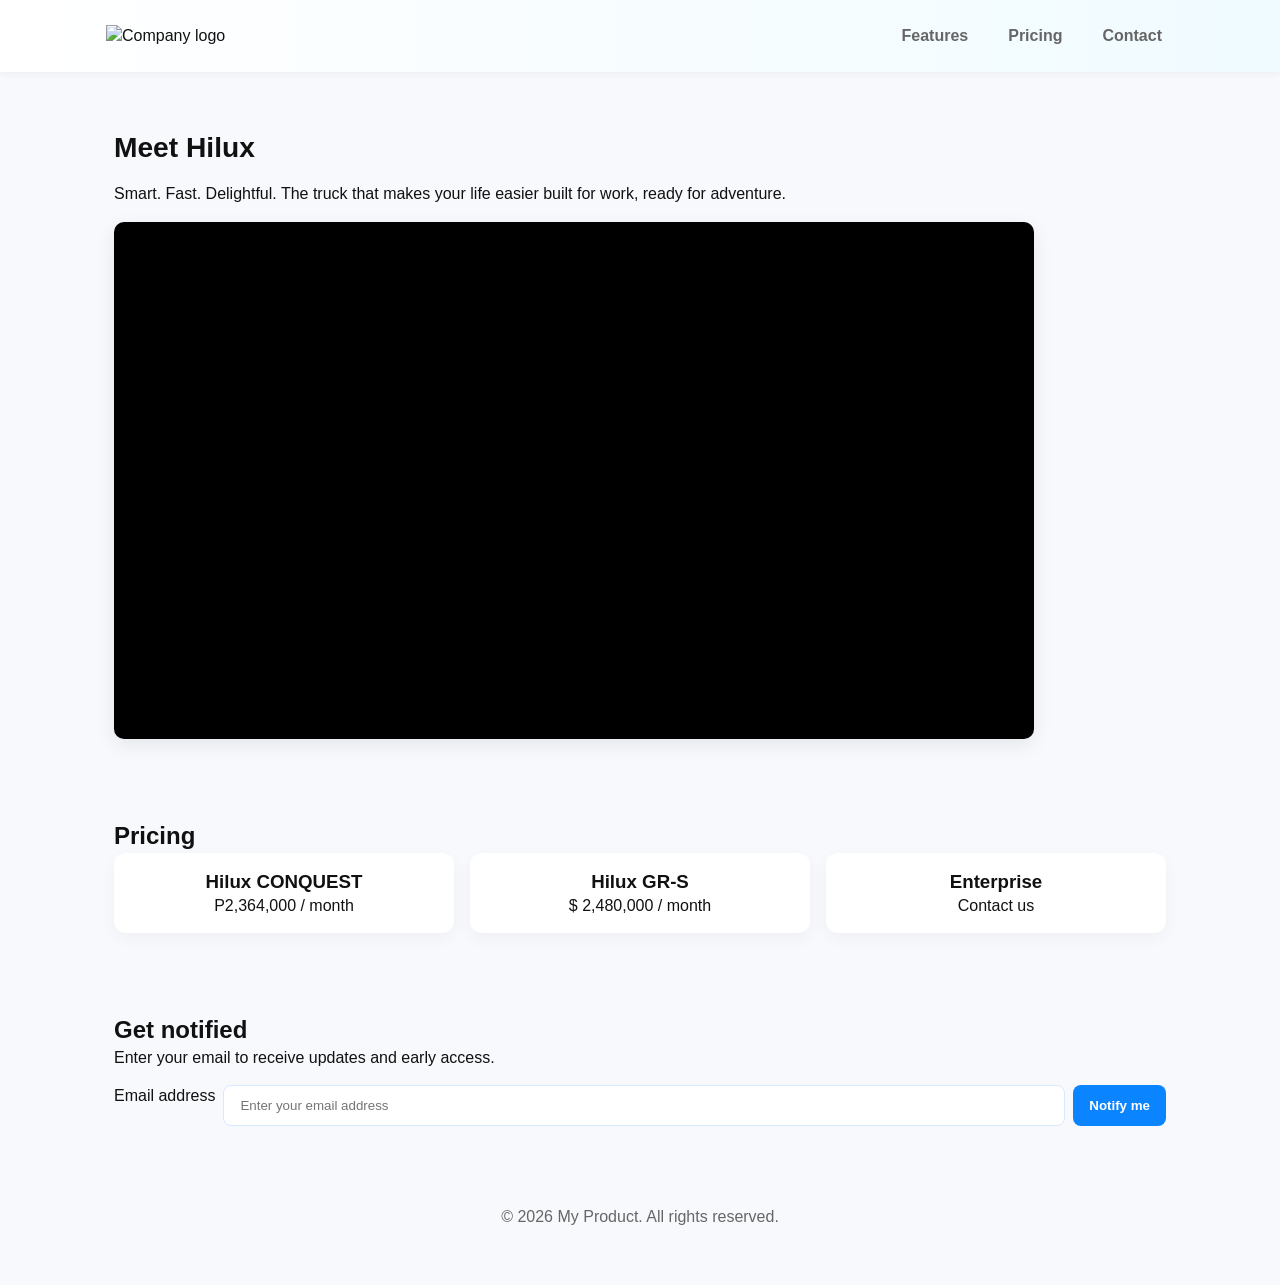
==== index.html @ 447487cc "snuvsdo" ====
<!doctype html>
<html lang="en">
<head>
  <meta charset="utf-8" />
  <meta name="viewport" content="width=device-width, initial-scale=1" />
  <title>Product Landing Page</title>
  <link rel="stylesheet" href="styles.css">
</head>
<body>

  <header id="header">
    <div class="header-inner">
      <img id="header-img" src="https://brand.toyota.com/content/dam/brandhub/VIS_toyota_logo_horiz_black_RGB_2021.svg" alt="Company logo">

      <nav id="nav-bar" aria-label="Main navigation">
        <a class="nav-link" href="#features">Features</a>
        <a class="nav-link" href="#pricing">Pricing</a>
        <a class="nav-link" href="#contact">Contact</a>
      </nav>
    </div>
  </header>

  <main>

    <section id="features" class="section hero">
      <h1>Meet Hilux</h1>
      <p>Smart. Fast. Delightful. The truck that makes your life easier built for work, ready for adventure.</p>

      <div class="video-wrap">
        <iframe id="video"
                src="https://www.youtube.com/embed/dQw4w9WgXcQ"
                title="Hilux overview videoo"
                frameborder="0"
                allow="accelerometer; autoplay; clipboard-write; encrypted-media; gyroscope; picture-in-picture"
                allowfullscreen></iframe>
      </div>
    </section>

    <section id="pricing" class="section">
      <h2>Pricing</h2>
      <div class="pricing-cards">
        <article class="card">
          <h3>Hilux CONQUEST</h3>
          <p>P2,364,000 / month</p>
        </article>
        <article class="card">
          <h3>Hilux GR-S</h3>
          <p>$ 2,480,000 / month</p>
        </article>
        <article class="card">
          <h3>Enterprise</h3>
          <p>Contact us</p>
        </article>
      </div>
    </section>

    <section id="contact" class="section">
      <h2>Get notified</h2>
      <p>Enter your email to receive updates and early access.</p>

      <form id="form" action="https://www.freecodecamp.com/email-submit" method="POST">
        <label for="email" class="visually-hidden">Email address</label>
        <input id="email" name="email" type="email" placeholder="Enter your email address" required>
        <input id="submit" type="submit" value="Notify me">
      </form>
    </section>

    <footer id="footer" class="section">
      <p>© <span id="year"></span> My Product. All rights reserved.</p>
    </footer>

  </main>

  <script>
    document.getElementById('year').textContent = new Date().getFullYear();
  </script>
</body>
</html>
---- styles.css ----
:root{
  --accent: #0b84ff;
  --bg: #f7f9fc;
  --card-bg: #ffffff;
  --muted: #666;
  --max-width: 1100px;
  --gap: 1rem;
  --nav-height: 72px;
}
*{box-sizing:border-box;margin:0;padding:0}
body{
  font-family: "Segoe UI", Roboto, Arial, sans-serif;
  background:var(--bg);
  color:#111;
  line-height:1.4;
  padding-top: var(--nav-height); 
}

#header{
  width:100%;
  background:linear-gradient(90deg,#fff, #f0fbff);
  box-shadow:0 1px 8px rgba(10,20,40,0.06);
  position:fixed;
  top:0;
  left:0;
  z-index:1000;
}

.header-inner{
  max-width:var(--max-width);
  margin:0 auto;
  height:var(--nav-height);
  display:flex;           
  align-items:center;
  justify-content:space-between;
  gap: var(--gap);
  padding:0.5rem 1rem;
}

#header-img{
  width:140px;
  height:auto;
  display:block;
}

#nav-bar{
  display:flex;
  gap:1rem;
  align-items:center;
}

.nav-link{
  text-decoration:none;
  padding:0.5rem 0.75rem;
  border-radius:8px;
  color:var(--muted);
  font-weight:600;
  transition:all .15s ease;
}
.nav-link:hover,
.nav-link:focus{
  background:rgba(11,132,255,0.08);
  color:var(--accent);
  transform:translateY(-1px);
}

.section{
  max-width:var(--max-width);
  margin:2rem auto;
  padding:1.5rem;
  background:transparent;
}

.hero{
  display:flex;
  flex-direction:column;
  align-items:flex-start;
  gap:1rem;
}
.hero h1{font-size:clamp(1.6rem,2.2vw,2.6rem)}
.video-wrap{
  width:100%;
  max-width:920px;
  aspect-ratio:16/9;
  background:#000;
  border-radius:10px;
  overflow:hidden;
  box-shadow:0 6px 20px rgba(10,20,40,0.08);
}
#video{
  width:100%;
  height:100%;
  border:0;
  display:block;
}

.pricing-cards{
  display:flex;
  gap:1rem;
  flex-wrap:wrap;
}
.card{
  background:var(--card-bg);
  padding:1rem;
  border-radius:12px;
  box-shadow:0 6px 18px rgba(12,20,40,0.04);
  min-width:180px;
  flex:1 1 200px;
  text-align:center;
}

#form{
  display:flex;
  gap:0.5rem;
  flex-wrap:wrap;
  margin-top:1rem;
}
#email{
  padding:0.75rem 1rem;
  border-radius:8px;
  border:1px solid #d8e8ff;
  min-width:260px;
  flex:1 1 320px;
  outline:none;
}
#email:focus{box-shadow:0 0 0 4px rgba(11,132,255,0.08);border-color:var(--accent)}
#submit{
  padding:0.75rem 1rem;
  border-radius:8px;
  border:0;
  background:var(--accent);
  color:#fff;
  font-weight:700;
  cursor:pointer;
}
#submit:hover{transform:translateY(-2px);}

footer{
  text-align:center;
  color:var(--muted);
  padding:1rem;
  margin-bottom:3rem;
}

*/
.visually-hidden{
  position:absolute!important;
  height:1px;width:1px;overflow:hidden;
  clip:rect(1px,1px,1px,1px);white-space:nowrap;
}

@media (max-width: 760px){
  .header-inner{
    padding:0.5rem;
    gap:0.5rem;
  }
  #nav-bar{
    gap:0.5rem;
  }
  .pricing-cards{
    flex-direction:column;
  }
  .hero h1{
    font-size:1.6rem;
  }
}
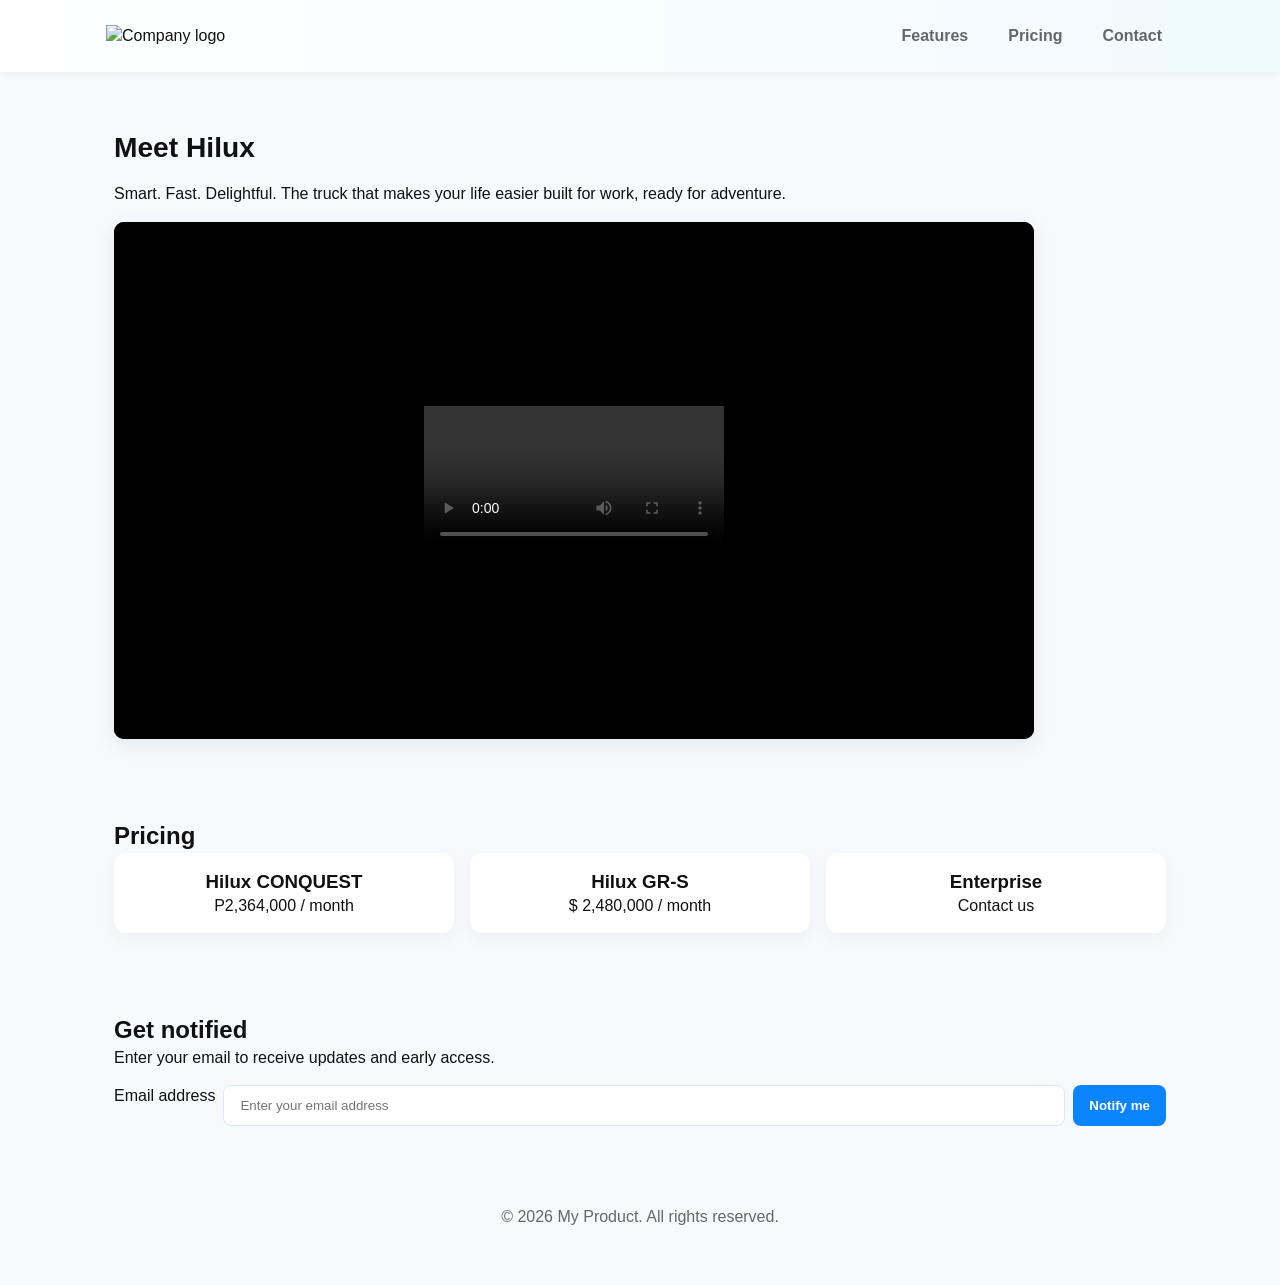
==== commit 186f08ea: "final push" ====
--- a/index.html
+++ b/index.html
@@ -1,78 +1,78 @@
-<!doctype html>
-<html lang="en">
-<head>
-  <meta charset="utf-8" />
-  <meta name="viewport" content="width=device-width, initial-scale=1" />
-  <title>Product Landing Page</title>
-  <link rel="stylesheet" href="styles.css">
-</head>
-<body>
-
-  <header id="header">
-    <div class="header-inner">
-      <img id="header-img" src="https://brand.toyota.com/content/dam/brandhub/VIS_toyota_logo_horiz_black_RGB_2021.svg" alt="Company logo">
-
-      <nav id="nav-bar" aria-label="Main navigation">
-        <a class="nav-link" href="#features">Features</a>
-        <a class="nav-link" href="#pricing">Pricing</a>
-        <a class="nav-link" href="#contact">Contact</a>
-      </nav>
-    </div>
-  </header>
-
-  <main>
-
-    <section id="features" class="section hero">
-      <h1>Meet Hilux</h1>
-      <p>Smart. Fast. Delightful. The truck that makes your life easier built for work, ready for adventure.</p>
-
-      <div class="video-wrap">
-        <iframe id="video"
-                src="https://www.youtube.com/embed/dQw4w9WgXcQ"
-                title="Hilux overview videoo"
-                frameborder="0"
-                allow="accelerometer; autoplay; clipboard-write; encrypted-media; gyroscope; picture-in-picture"
-                allowfullscreen></iframe>
-      </div>
-    </section>
-
-    <section id="pricing" class="section">
-      <h2>Pricing</h2>
-      <div class="pricing-cards">
-        <article class="card">
-          <h3>Hilux CONQUEST</h3>
-          <p>P2,364,000 / month</p>
-        </article>
-        <article class="card">
-          <h3>Hilux GR-S</h3>
-          <p>$ 2,480,000 / month</p>
-        </article>
-        <article class="card">
-          <h3>Enterprise</h3>
-          <p>Contact us</p>
-        </article>
-      </div>
-    </section>
-
-    <section id="contact" class="section">
-      <h2>Get notified</h2>
-      <p>Enter your email to receive updates and early access.</p>
-
-      <form id="form" action="https://www.freecodecamp.com/email-submit" method="POST">
-        <label for="email" class="visually-hidden">Email address</label>
-        <input id="email" name="email" type="email" placeholder="Enter your email address" required>
-        <input id="submit" type="submit" value="Notify me">
-      </form>
-    </section>
-
-    <footer id="footer" class="section">
-      <p>© <span id="year"></span> My Product. All rights reserved.</p>
-    </footer>
-
-  </main>
-
-  <script>
-    document.getElementById('year').textContent = new Date().getFullYear();
-  </script>
-</body>
+<!doctype html>
+<html lang="en">
+<head>
+  <meta charset="utf-8" />
+  <meta name="viewport" content="width=device-width, initial-scale=1" />
+  <title>Product Landing Page</title>
+  <link rel="stylesheet" href="styles.css">
+</head>
+<body>
+
+  <header id="header">
+    <div class="header-inner">
+      <img id="header-img" src="https://brand.toyota.com/content/dam/brandhub/VIS_toyota_logo_horiz_black_RGB_2021.svg" alt="Company logo">
+
+      <nav id="nav-bar" aria-label="Main navigation">
+        <a class="nav-link" href="#features">Features</a>
+        <a class="nav-link" href="#pricing">Pricing</a>
+        <a class="nav-link" href="#contact">Contact</a>
+      </nav>
+    </div>
+  </header>
+
+  <main>
+
+    <section id="features" class="section hero">
+      <h1>Meet Hilux</h1>
+      <p>Smart. Fast. Delightful. The truck that makes your life easier built for work, ready for adventure.</p>
+
+      <div class="video-wrap">
+        <iframe id="video"
+                src="ads.mp4"
+                title="Hilux overview videoo"
+                frameborder="0"
+                allow="accelerometer; autoplay; clipboard-write; encrypted-media; gyroscope; picture-in-picture"
+                allowfullscreen></iframe>
+      </div>
+    </section>
+
+    <section id="pricing" class="section">
+      <h2>Pricing</h2>
+      <div class="pricing-cards">
+        <article class="card">
+          <h3>Hilux CONQUEST</h3>
+          <p>P2,364,000 / month</p>
+        </article>
+        <article class="card">
+          <h3>Hilux GR-S</h3>
+          <p>$ 2,480,000 / month</p>
+        </article>
+        <article class="card">
+          <h3>Enterprise</h3>
+          <p>Contact us</p>
+        </article>
+      </div>
+    </section>
+
+    <section id="contact" class="section">
+      <h2>Get notified</h2>
+      <p>Enter your email to receive updates and early access.</p>
+
+      <form id="form" action="https://www.freecodecamp.com/email-submit" method="POST">
+        <label for="email" class="visually-hidden">Email address</label>
+        <input id="email" name="email" type="email" placeholder="Enter your email address" required>
+        <input id="submit" type="submit" value="Notify me">
+      </form>
+    </section>
+
+    <footer id="footer" class="section">
+      <p>© <span id="year"></span> My Product. All rights reserved.</p>
+    </footer>
+
+  </main>
+
+  <script>
+    document.getElementById('year').textContent = new Date().getFullYear();
+  </script>
+</body>
 </html>
--- a/styles.css
+++ b/styles.css
@@ -1,166 +1,166 @@
-:root{
-  --accent: #0b84ff;
-  --bg: #f7f9fc;
-  --card-bg: #ffffff;
-  --muted: #666;
-  --max-width: 1100px;
-  --gap: 1rem;
-  --nav-height: 72px;
-}
-*{box-sizing:border-box;margin:0;padding:0}
-body{
-  font-family: "Segoe UI", Roboto, Arial, sans-serif;
-  background:var(--bg);
-  color:#111;
-  line-height:1.4;
-  padding-top: var(--nav-height); 
-}
-
-#header{
-  width:100%;
-  background:linear-gradient(90deg,#fff, #f0fbff);
-  box-shadow:0 1px 8px rgba(10,20,40,0.06);
-  position:fixed;
-  top:0;
-  left:0;
-  z-index:1000;
-}
-
-.header-inner{
-  max-width:var(--max-width);
-  margin:0 auto;
-  height:var(--nav-height);
-  display:flex;           
-  align-items:center;
-  justify-content:space-between;
-  gap: var(--gap);
-  padding:0.5rem 1rem;
-}
-
-#header-img{
-  width:140px;
-  height:auto;
-  display:block;
-}
-
-#nav-bar{
-  display:flex;
-  gap:1rem;
-  align-items:center;
-}
-
-.nav-link{
-  text-decoration:none;
-  padding:0.5rem 0.75rem;
-  border-radius:8px;
-  color:var(--muted);
-  font-weight:600;
-  transition:all .15s ease;
-}
-.nav-link:hover,
-.nav-link:focus{
-  background:rgba(11,132,255,0.08);
-  color:var(--accent);
-  transform:translateY(-1px);
-}
-
-.section{
-  max-width:var(--max-width);
-  margin:2rem auto;
-  padding:1.5rem;
-  background:transparent;
-}
-
-.hero{
-  display:flex;
-  flex-direction:column;
-  align-items:flex-start;
-  gap:1rem;
-}
-.hero h1{font-size:clamp(1.6rem,2.2vw,2.6rem)}
-.video-wrap{
-  width:100%;
-  max-width:920px;
-  aspect-ratio:16/9;
-  background:#000;
-  border-radius:10px;
-  overflow:hidden;
-  box-shadow:0 6px 20px rgba(10,20,40,0.08);
-}
-#video{
-  width:100%;
-  height:100%;
-  border:0;
-  display:block;
-}
-
-.pricing-cards{
-  display:flex;
-  gap:1rem;
-  flex-wrap:wrap;
-}
-.card{
-  background:var(--card-bg);
-  padding:1rem;
-  border-radius:12px;
-  box-shadow:0 6px 18px rgba(12,20,40,0.04);
-  min-width:180px;
-  flex:1 1 200px;
-  text-align:center;
-}
-
-#form{
-  display:flex;
-  gap:0.5rem;
-  flex-wrap:wrap;
-  margin-top:1rem;
-}
-#email{
-  padding:0.75rem 1rem;
-  border-radius:8px;
-  border:1px solid #d8e8ff;
-  min-width:260px;
-  flex:1 1 320px;
-  outline:none;
-}
-#email:focus{box-shadow:0 0 0 4px rgba(11,132,255,0.08);border-color:var(--accent)}
-#submit{
-  padding:0.75rem 1rem;
-  border-radius:8px;
-  border:0;
-  background:var(--accent);
-  color:#fff;
-  font-weight:700;
-  cursor:pointer;
-}
-#submit:hover{transform:translateY(-2px);}
-
-footer{
-  text-align:center;
-  color:var(--muted);
-  padding:1rem;
-  margin-bottom:3rem;
-}
-
-*/
-.visually-hidden{
-  position:absolute!important;
-  height:1px;width:1px;overflow:hidden;
-  clip:rect(1px,1px,1px,1px);white-space:nowrap;
-}
-
-@media (max-width: 760px){
-  .header-inner{
-    padding:0.5rem;
-    gap:0.5rem;
-  }
-  #nav-bar{
-    gap:0.5rem;
-  }
-  .pricing-cards{
-    flex-direction:column;
-  }
-  .hero h1{
-    font-size:1.6rem;
-  }
-}
+:root{
+  --accent: #0b84ff;
+  --bg: #f7f9fc;
+  --card-bg: #ffffff;
+  --muted: #666;
+  --max-width: 1100px;
+  --gap: 1rem;
+  --nav-height: 72px;
+}
+*{box-sizing:border-box;margin:0;padding:0}
+body{
+  font-family: "Segoe UI", Roboto, Arial, sans-serif;
+  background:var(--bg);
+  color:#111;
+  line-height:1.4;
+  padding-top: var(--nav-height); 
+}
+
+#header{
+  width:100%;
+  background:linear-gradient(90deg,#fff, #f0fbff);
+  box-shadow:0 1px 8px rgba(10,20,40,0.06);
+  position:fixed;
+  top:0;
+  left:0;
+  z-index:1000;
+}
+
+.header-inner{
+  max-width:var(--max-width);
+  margin:0 auto;
+  height:var(--nav-height);
+  display:flex;           
+  align-items:center;
+  justify-content:space-between;
+  gap: var(--gap);
+  padding:0.5rem 1rem;
+}
+
+#header-img{
+  width:140px;
+  height:auto;
+  display:block;
+}
+
+#nav-bar{
+  display:flex;
+  gap:1rem;
+  align-items:center;
+}
+
+.nav-link{
+  text-decoration:none;
+  padding:0.5rem 0.75rem;
+  border-radius:8px;
+  color:var(--muted);
+  font-weight:600;
+  transition:all .15s ease;
+}
+.nav-link:hover,
+.nav-link:focus{
+  background:rgba(11,132,255,0.08);
+  color:var(--accent);
+  transform:translateY(-1px);
+}
+
+.section{
+  max-width:var(--max-width);
+  margin:2rem auto;
+  padding:1.5rem;
+  background:transparent;
+}
+
+.hero{
+  display:flex;
+  flex-direction:column;
+  align-items:flex-start;
+  gap:1rem;
+}
+.hero h1{font-size:clamp(1.6rem,2.2vw,2.6rem)}
+.video-wrap{
+  width:100%;
+  max-width:920px;
+  aspect-ratio:16/9;
+  background:#000;
+  border-radius:10px;
+  overflow:hidden;
+  box-shadow:0 6px 20px rgba(10,20,40,0.08);
+}
+#video{
+  width:100%;
+  height:100%;
+  border:0;
+  display:block;
+}
+
+.pricing-cards{
+  display:flex;
+  gap:1rem;
+  flex-wrap:wrap;
+}
+.card{
+  background:var(--card-bg);
+  padding:1rem;
+  border-radius:12px;
+  box-shadow:0 6px 18px rgba(12,20,40,0.04);
+  min-width:180px;
+  flex:1 1 200px;
+  text-align:center;
+}
+
+#form{
+  display:flex;
+  gap:0.5rem;
+  flex-wrap:wrap;
+  margin-top:1rem;
+}
+#email{
+  padding:0.75rem 1rem;
+  border-radius:8px;
+  border:1px solid #d8e8ff;
+  min-width:260px;
+  flex:1 1 320px;
+  outline:none;
+}
+#email:focus{box-shadow:0 0 0 4px rgba(11,132,255,0.08);border-color:var(--accent)}
+#submit{
+  padding:0.75rem 1rem;
+  border-radius:8px;
+  border:0;
+  background:var(--accent);
+  color:#fff;
+  font-weight:700;
+  cursor:pointer;
+}
+#submit:hover{transform:translateY(-2px);}
+
+footer{
+  text-align:center;
+  color:var(--muted);
+  padding:1rem;
+  margin-bottom:3rem;
+}
+
+*/
+.visually-hidden{
+  position:absolute!important;
+  height:1px;width:1px;overflow:hidden;
+  clip:rect(1px,1px,1px,1px);white-space:nowrap;
+}
+
+@media (max-width: 760px){
+  .header-inner{
+    padding:0.5rem;
+    gap:0.5rem;
+  }
+  #nav-bar{
+    gap:0.5rem;
+  }
+  .pricing-cards{
+    flex-direction:column;
+  }
+  .hero h1{
+    font-size:1.6rem;
+  }
+}
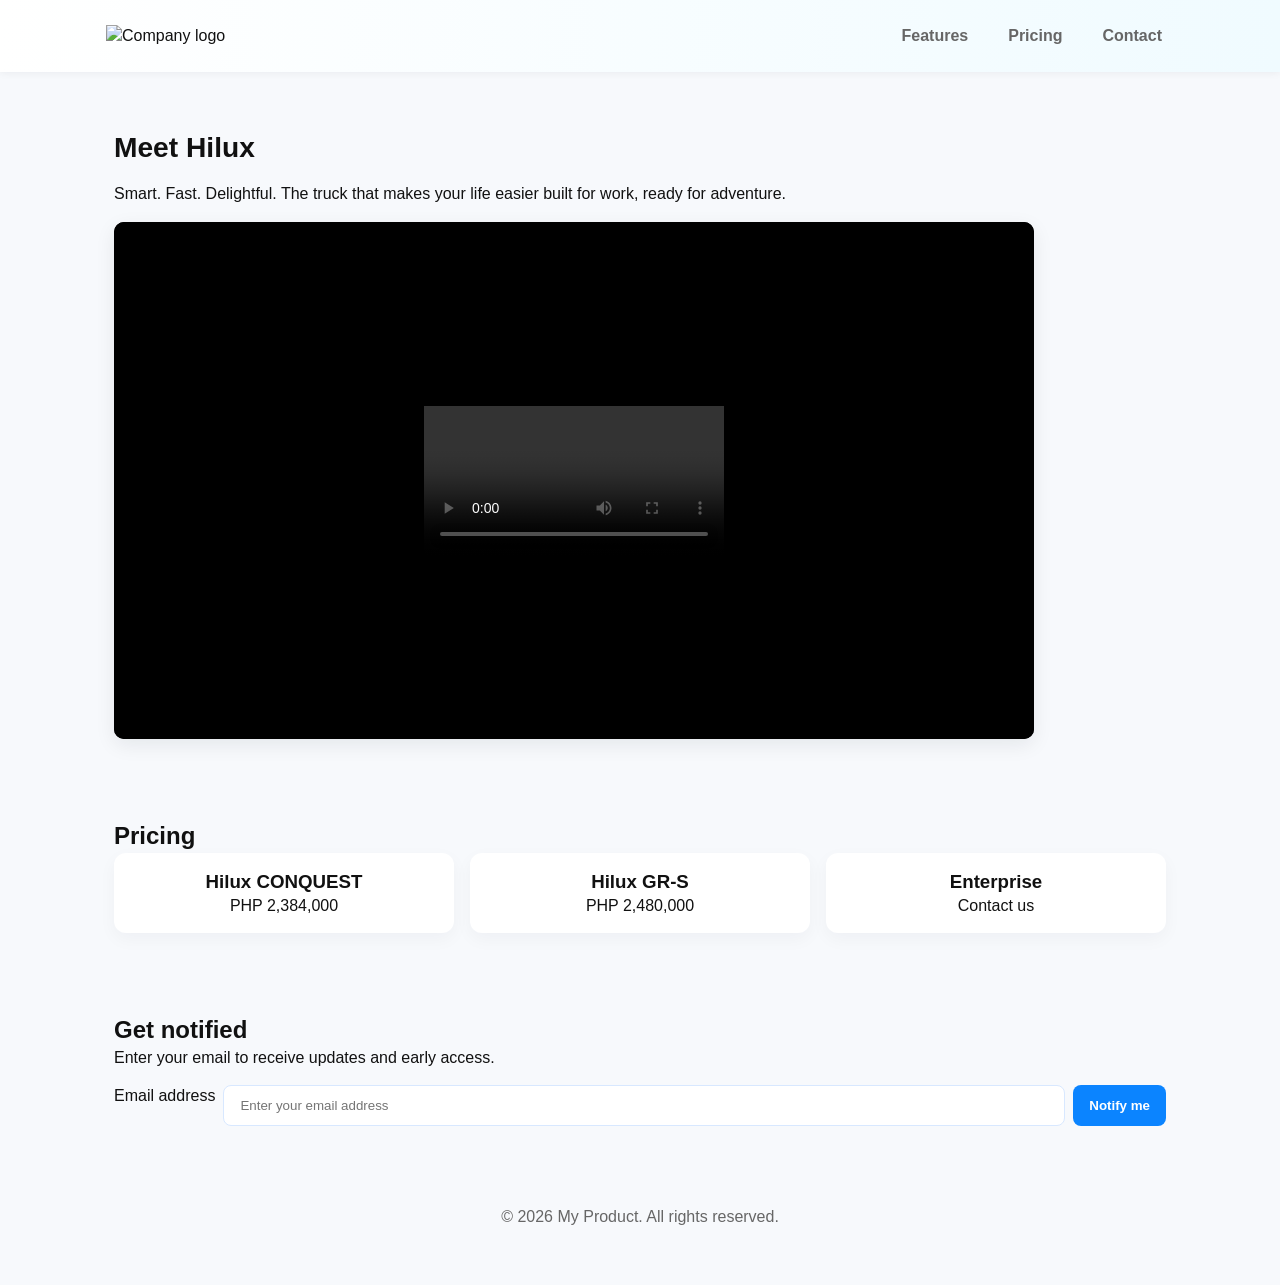
==== commit e0d745dd: "wow" ====
--- a/index.html
+++ b/index.html
@@ -41,11 +41,11 @@
       <div class="pricing-cards">
         <article class="card">
           <h3>Hilux CONQUEST</h3>
-          <p>P2,364,000 / month</p>
+          <p>PHP 2,384,000</p>
         </article>
         <article class="card">
           <h3>Hilux GR-S</h3>
-          <p>$ 2,480,000 / month</p>
+          <p>PHP 2,480,000</p>
         </article>
         <article class="card">
           <h3>Enterprise</h3>
